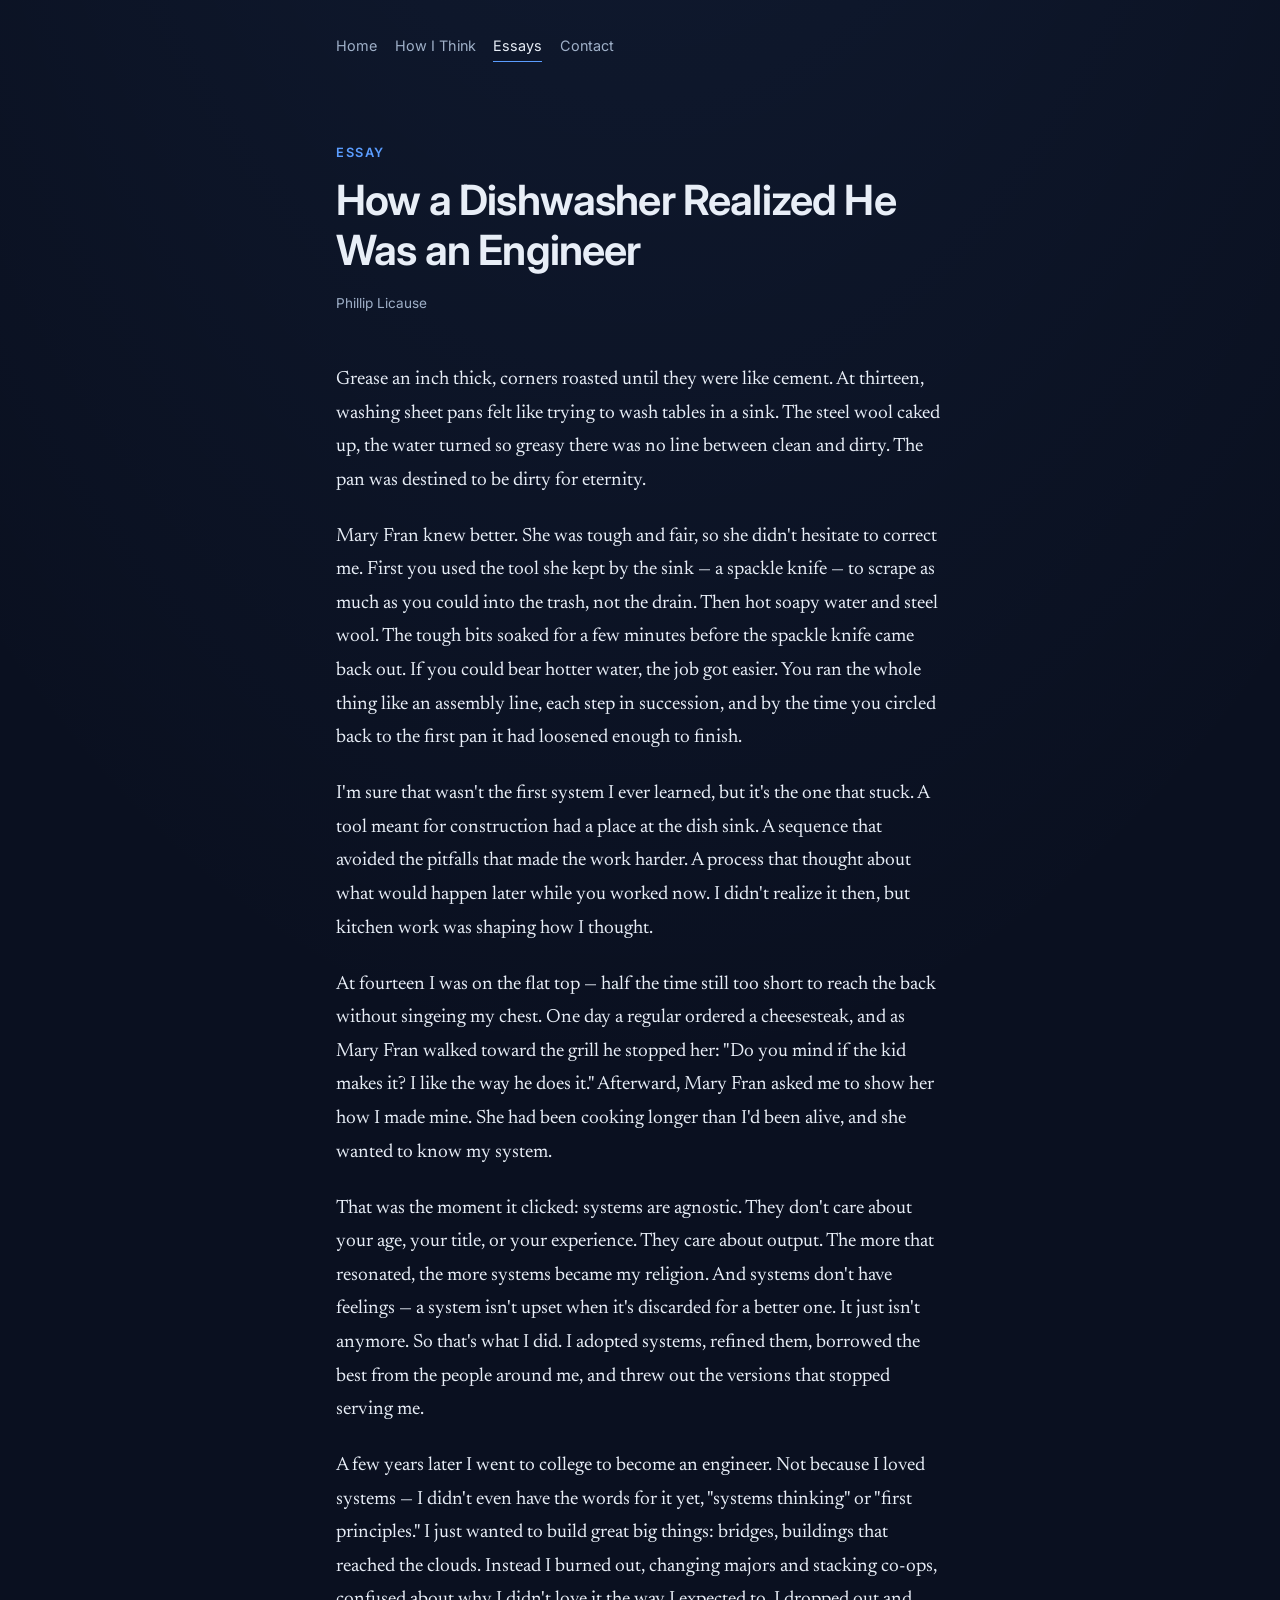
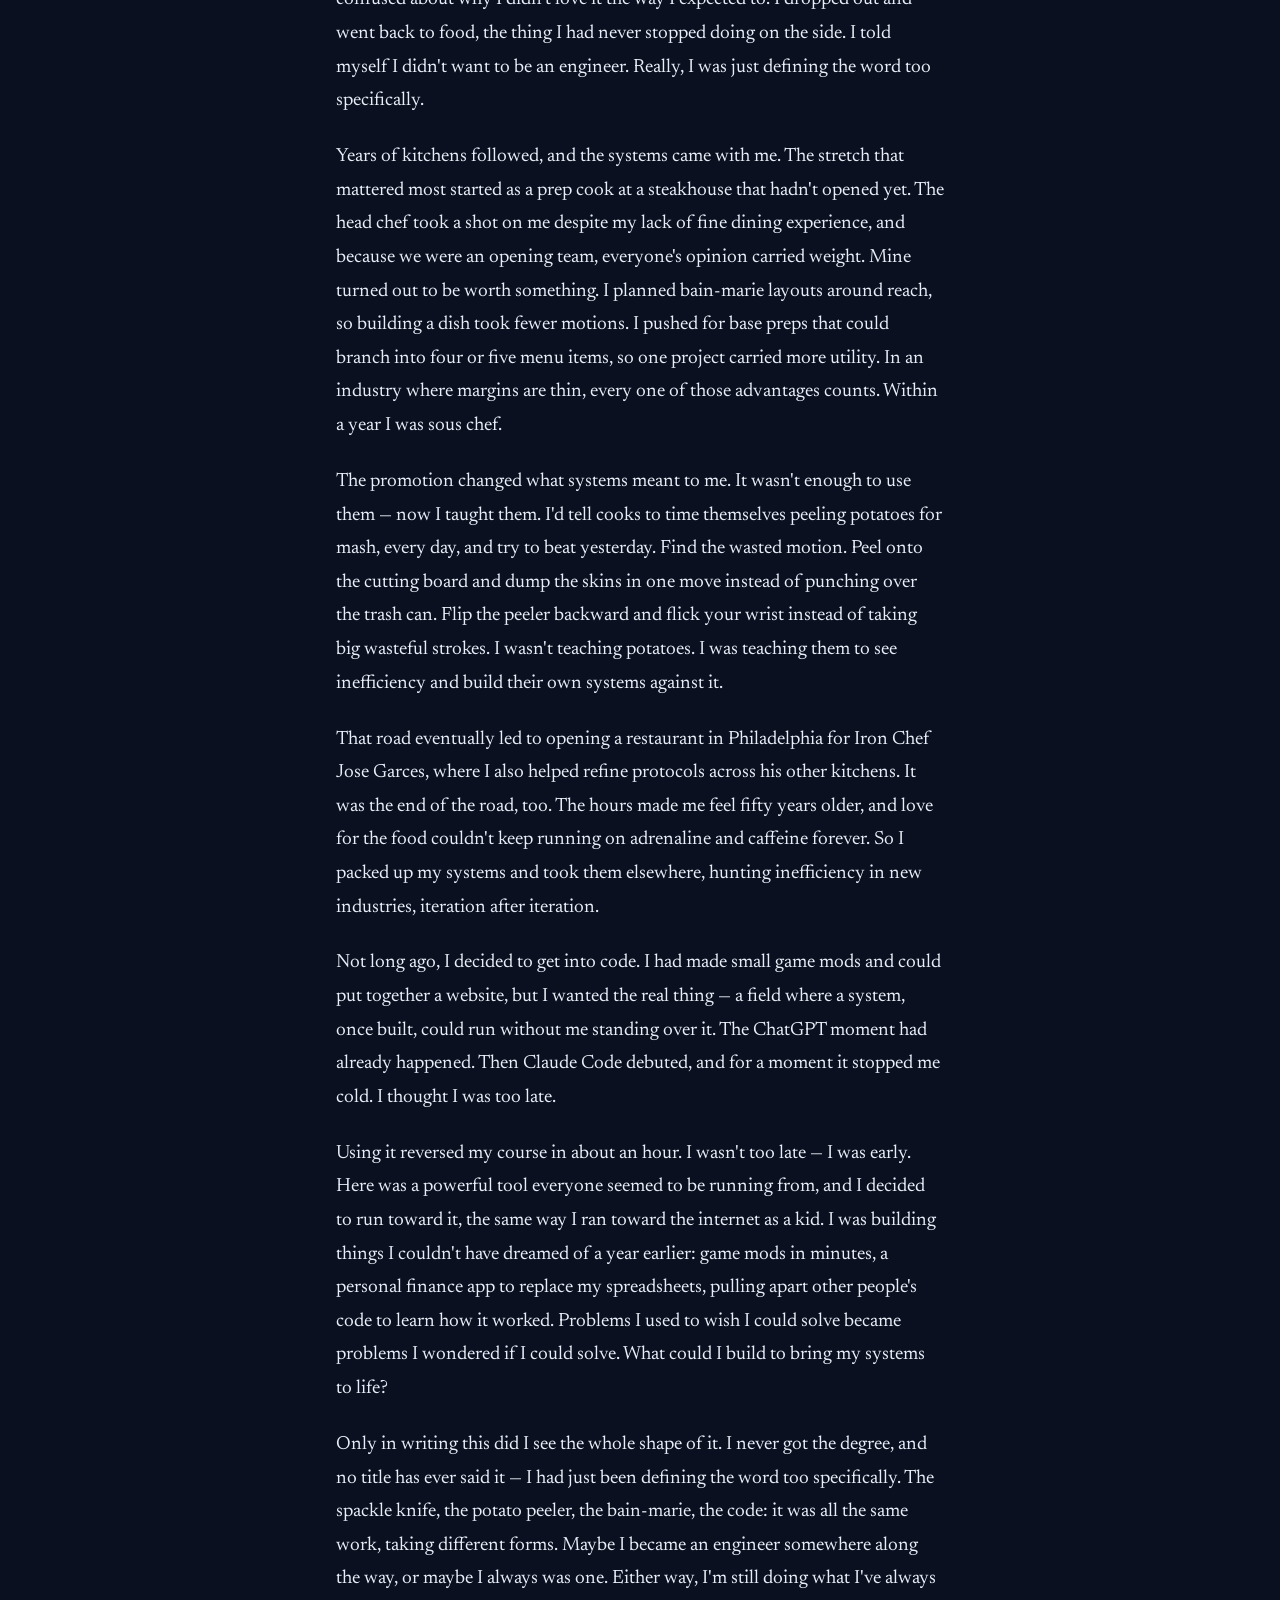
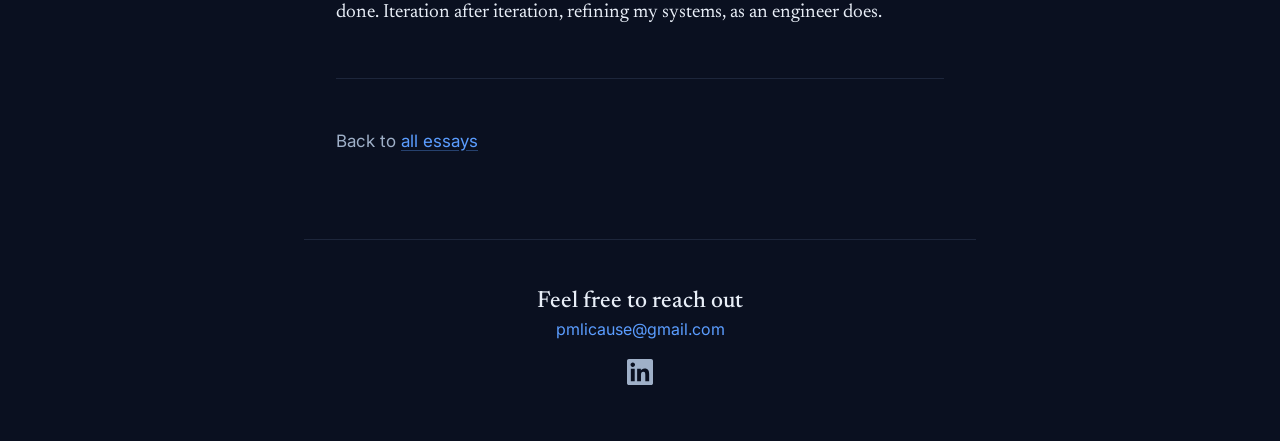
==== essays/dishwasher-engineer.html @ 51083b5a "First Version of Personal Site" ====
<!DOCTYPE html>
<html lang="en">
<head>
  <meta charset="UTF-8">
  <meta name="viewport" content="width=device-width, initial-scale=1.0">
  <title>How a Dishwasher Realized He Was an Engineer — Phillip Licause</title>
  <meta name="description" content="The spackle knife, the potato peeler, the bain-marie, the code: it was all the same work, taking different forms.">
  <meta property="og:type" content="article">
  <meta property="og:title" content="How a Dishwasher Realized He Was an Engineer">
  <meta property="og:description" content="The spackle knife, the potato peeler, the bain-marie, the code: it was all the same work, taking different forms.">
  <meta property="og:url" content="https://www.philliplicause.com/essays/dishwasher-engineer.html">
  <link rel="icon" href="data:image/svg+xml,%3Csvg xmlns='http://www.w3.org/2000/svg' viewBox='0 0 100 100'%3E%3Crect width='100' height='100' rx='22' fill='%230f1729'/%3E%3Ctext x='50' y='71' font-family='Arial' font-size='62' font-weight='bold' fill='%235b9dff' text-anchor='middle'%3EP%3C/text%3E%3C/svg%3E">
  <link rel="preconnect" href="https://fonts.googleapis.com">
  <link rel="preconnect" href="https://fonts.gstatic.com" crossorigin>
  <link href="https://fonts.googleapis.com/css2?family=Inter:wght@400;500;600;650&family=Newsreader:ital,opsz,wght@0,6..72,400;0,6..72,500;1,6..72,400&display=swap" rel="stylesheet">
  <link rel="stylesheet" href="../css/style.css">
</head>
<body>

  <header class="site-header">
    <nav>
      <div class="nav-links">
        <a href="../index.html">Home</a>
        <a href="../how-i-think.html">How I Think</a>
        <a href="index.html" class="active">Essays</a>
        <a href="https://mail.google.com/mail/?view=cm&amp;fs=1&amp;to=pmlicause@gmail.com" target="_blank" rel="noopener">Contact</a>
      </div>
    </nav>
  </header>

  <main>
    <p class="kicker">Essay</p>
    <h1>How a Dishwasher Realized He Was an Engineer</h1>
    <p class="essay-meta">Phillip Licause</p>

    <div class="prose">
      <p>Grease an inch thick, corners roasted until they were like cement. At thirteen, washing sheet pans felt like trying to wash tables in a sink. The steel wool caked up, the water turned so greasy there was no line between clean and dirty. The pan was destined to be dirty for eternity.</p>

      <p>Mary Fran knew better. She was tough and fair, so she didn't hesitate to correct me. First you used the tool she kept by the sink — a spackle knife — to scrape as much as you could into the trash, not the drain. Then hot soapy water and steel wool. The tough bits soaked for a few minutes before the spackle knife came back out. If you could bear hotter water, the job got easier. You ran the whole thing like an assembly line, each step in succession, and by the time you circled back to the first pan it had loosened enough to finish.</p>

      <p>I'm sure that wasn't the first system I ever learned, but it's the one that stuck. A tool meant for construction had a place at the dish sink. A sequence that avoided the pitfalls that made the work harder. A process that thought about what would happen later while you worked now. I didn't realize it then, but kitchen work was shaping how I thought.</p>

      <p>At fourteen I was on the flat top — half the time still too short to reach the back without singeing my chest. One day a regular ordered a cheesesteak, and as Mary Fran walked toward the grill he stopped her: "Do you mind if the kid makes it? I like the way he does it." Afterward, Mary Fran asked me to show her how I made mine. She had been cooking longer than I'd been alive, and she wanted to know my system.</p>

      <p>That was the moment it clicked: systems are agnostic. They don't care about your age, your title, or your experience. They care about output. The more that resonated, the more systems became my religion. And systems don't have feelings — a system isn't upset when it's discarded for a better one. It just isn't anymore. So that's what I did. I adopted systems, refined them, borrowed the best from the people around me, and threw out the versions that stopped serving me.</p>

      <p>A few years later I went to college to become an engineer. Not because I loved systems — I didn't even have the words for it yet, "systems thinking" or "first principles." I just wanted to build great big things: bridges, buildings that reached the clouds. Instead I burned out, changing majors and stacking co-ops, confused about why I didn't love it the way I expected to. I dropped out and went back to food, the thing I had never stopped doing on the side. I told myself I didn't want to be an engineer. Really, I was just defining the word too specifically.</p>

      <p>Years of kitchens followed, and the systems came with me. The stretch that mattered most started as a prep cook at a steakhouse that hadn't opened yet. The head chef took a shot on me despite my lack of fine dining experience, and because we were an opening team, everyone's opinion carried weight. Mine turned out to be worth something. I planned bain-marie layouts around reach, so building a dish took fewer motions. I pushed for base preps that could branch into four or five menu items, so one project carried more utility. In an industry where margins are thin, every one of those advantages counts. Within a year I was sous chef.</p>

      <p>The promotion changed what systems meant to me. It wasn't enough to use them — now I taught them. I'd tell cooks to time themselves peeling potatoes for mash, every day, and try to beat yesterday. Find the wasted motion. Peel onto the cutting board and dump the skins in one move instead of punching over the trash can. Flip the peeler backward and flick your wrist instead of taking big wasteful strokes. I wasn't teaching potatoes. I was teaching them to see inefficiency and build their own systems against it.</p>

      <p>That road eventually led to opening a restaurant in Philadelphia for Iron Chef Jose Garces, where I also helped refine protocols across his other kitchens. It was the end of the road, too. The hours made me feel fifty years older, and love for the food couldn't keep running on adrenaline and caffeine forever. So I packed up my systems and took them elsewhere, hunting inefficiency in new industries, iteration after iteration.</p>

      <p>Not long ago, I decided to get into code. I had made small game mods and could put together a website, but I wanted the real thing — a field where a system, once built, could run without me standing over it. The ChatGPT moment had already happened. Then Claude Code debuted, and for a moment it stopped me cold. I thought I was too late.</p>

      <p>Using it reversed my course in about an hour. I wasn't too late — I was early. Here was a powerful tool everyone seemed to be running from, and I decided to run toward it, the same way I ran toward the internet as a kid. I was building things I couldn't have dreamed of a year earlier: game mods in minutes, a personal finance app to replace my spreadsheets, pulling apart other people's code to learn how it worked. Problems I used to wish I could solve became problems I wondered if I could solve. What could I build to bring my systems to life?</p>

      <p>Only in writing this did I see the whole shape of it. I never got the degree, and no title has ever said it — I had just been defining the word too specifically. The spackle knife, the potato peeler, the bain-marie, the code: it was all the same work, taking different forms. Maybe I became an engineer somewhere along the way, or maybe I always was one. Either way, I'm still doing what I've always done. Iteration after iteration, refining my systems, as an engineer does.</p>
    </div>

    <hr>
    <p class="muted">Back to <a href="index.html">all essays</a></p>
  </main>

  <footer class="site-footer">
    <p class="footer-heading">Feel free to reach out</p>
    <a class="footer-email" href="https://mail.google.com/mail/?view=cm&amp;fs=1&amp;to=pmlicause@gmail.com" target="_blank" rel="noopener">pmlicause@gmail.com</a>
    <div class="footer-social">
      <a href="https://www.linkedin.com/in/phillip-licause/" target="_blank" rel="noopener" aria-label="LinkedIn">
        <svg xmlns="http://www.w3.org/2000/svg" viewBox="0 0 24 24" fill="currentColor" role="img"><path d="M20.447 20.452h-3.554v-5.569c0-1.328-.027-3.037-1.852-3.037-1.853 0-2.136 1.445-2.136 2.939v5.667H9.351V9h3.414v1.561h.046c.477-.9 1.637-1.85 3.37-1.85 3.601 0 4.267 2.37 4.267 5.455v6.286zM5.337 7.433c-1.144 0-2.063-.926-2.063-2.065 0-1.138.92-2.063 2.063-2.063 1.14 0 2.064.925 2.064 2.063 0 1.139-.925 2.065-2.064 2.065zm1.782 13.019H3.555V9h3.564v11.452zM22.225 0H1.771C.792 0 0 .774 0 1.729v20.542C0 23.227.792 24 1.771 24h20.451C23.2 24 24 23.227 24 22.271V1.729C24 .774 23.2 0 22.225 0z"/></svg>
      </a>
    </div>
  </footer>

</body>
</html>
---- css/style.css ----
/* ============================================
   PhillipLicause.com — design system
   Sleek, modern, dark. Blues and whites.
   The writing is the product.
   ============================================ */

:root {
  /* Color */
  --bg: #0a1020;            /* deep blue-black */
  --line: rgba(140, 170, 220, 0.14);
  --text: #e8eef7;          /* primary reading white */
  --text-soft: #9fb0c8;     /* secondary / muted slate */
  --accent: #5b9dff;        /* primary blue */
  --accent-soft: #8fbcff;   /* hover / highlights */

  /* Type */
  --font-ui: "Inter", -apple-system, "Segoe UI", system-ui, sans-serif;
  --font-serif: "Newsreader", Georgia, "Times New Roman", serif;

  /* Layout */
  --measure: 42rem;         /* reading column */
  --space: clamp(1.25rem, 4vw, 2rem);
}

* { box-sizing: border-box; }

html { scroll-behavior: smooth; }

body {
  margin: 0;
  background: var(--bg);
  background-image: radial-gradient(
    ellipse 80% 50% at 50% -20%,
    rgba(91, 157, 255, 0.09),
    transparent
  );
  color: var(--text);
  font-family: var(--font-ui);
  font-size: 1.0625rem;
  line-height: 1.7;
  -webkit-font-smoothing: antialiased;
}

/* ---------- Header / nav ---------- */

.site-header {
  max-width: var(--measure);
  margin: 0 auto;
  padding: 2rem var(--space) 0;
}

.nav-links {
  display: flex;
  flex-wrap: wrap;
  gap: 0.25rem 1.1rem;
  font-size: 0.9rem;
}

.nav-links a {
  color: var(--text-soft);
  text-decoration: none;
  padding: 0.15rem 0;
  border-bottom: 1px solid transparent;
  transition: color 120ms ease;
}

.nav-links a:hover { color: var(--text); }

.nav-links a.active {
  color: var(--text);
  border-bottom-color: var(--accent);
}

/* ---------- Main column ---------- */

main {
  max-width: var(--measure);
  margin: 0 auto;
  padding: clamp(3rem, 8vw, 5rem) var(--space) 4rem;
}

/* Wider container for the homepage hero: gives the statement
   and photo room to sit side by side comfortably */
main.wide { max-width: 56rem; }

/* ---------- Typography ---------- */

h1, h2 {
  font-family: var(--font-ui);
  letter-spacing: -0.02em;
  line-height: 1.2;
  color: var(--text);
}

h1 {
  font-size: clamp(1.9rem, 5vw, 2.6rem);
  font-weight: 650;
  margin: 0 0 1rem;
}

h2 {
  font-size: 1.3rem;
  font-weight: 600;
  margin: 2.75rem 0 0.75rem;
}

p { margin: 0 0 1.25rem; }

a {
  color: var(--accent);
  text-decoration: underline;
  text-decoration-color: rgba(91, 157, 255, 0.35);
  text-underline-offset: 3px;
  transition: color 120ms ease;
}

a:hover {
  color: var(--accent-soft);
  text-decoration-color: var(--accent-soft);
}

.kicker {
  font-size: 0.8rem;
  font-weight: 600;
  letter-spacing: 0.12em;
  text-transform: uppercase;
  color: var(--accent);
  margin: 0 0 0.75rem;
}

.lede {
  font-size: 1.2rem;
  line-height: 1.65;
  color: var(--text-soft);
}

.muted { color: var(--text-soft); }

hr {
  border: none;
  border-top: 1px solid var(--line);
  margin: 3rem 0;
}

blockquote {
  margin: 2.5rem 0;
  padding: 0 0 0 1.5rem;
  border-left: 2px solid var(--accent);
  font-family: var(--font-serif);
  font-size: 1.35rem;
  line-height: 1.5;
  font-style: italic;
  color: var(--text);
}

blockquote p { margin: 0; }

/* ---------- Homepage hero ---------- */

.hero {
  display: flex;
  align-items: center;
  gap: 3rem;
}

.hero .landing { flex: 1; }

/* Landing statement: one continuous headline, single size */
.landing {
  font-size: clamp(1.25rem, 3vw, 1.55rem);
  font-weight: 650;
  line-height: 1.5;
  letter-spacing: -0.015em;
  margin: 0;
}

/* Headshot: monochrome portrait with a solid offset shadow box */
.headshot {
  display: block;
  width: 170px;
  height: auto;
  flex-shrink: 0;
  border-radius: 4px;
  filter: grayscale(100%);
  box-shadow: 14px 14px 0 rgba(91, 157, 255, 0.65);
}

/* Stack the hero on small screens: photo above the statement */
@media (max-width: 700px) {
  .hero {
    flex-direction: column-reverse;
    align-items: flex-start;
  }
}

/* ---------- Essays ---------- */

.prose {
  font-family: var(--font-serif);
  font-size: 1.2rem;
  line-height: 1.75;
}

.prose p { margin: 0 0 1.4rem; }

.prose h2 {
  font-family: var(--font-ui);
  margin-top: 3rem;
}

.essay-meta {
  font-size: 0.85rem;
  color: var(--text-soft);
  margin: 0 0 3rem;
}

.item-list {
  list-style: none;
  margin: 2rem 0 0;
  padding: 0;
}

.item-list li {
  padding: 1.5rem 0;
  border-top: 1px solid var(--line);
}

.item-list li:last-child { border-bottom: 1px solid var(--line); }

.item-list h2 {
  margin: 0 0 0.35rem;
  font-size: 1.15rem;
}

.item-list h2 a {
  color: var(--text);
  text-decoration: none;
}

.item-list h2 a:hover { color: var(--accent-soft); }

.item-list p {
  margin: 0;
  color: var(--text-soft);
  font-size: 0.98rem;
}

/* Essay hook excerpt: the opening lines of the essay itself,
   fading out toward the end to pull the reader in */
.essay-excerpt {
  -webkit-mask-image: linear-gradient(to bottom, #000 35%, transparent 100%);
  mask-image: linear-gradient(to bottom, #000 35%, transparent 100%);
}

.essays-note { margin-top: 2rem; }

/* ---------- Buttons ---------- */

.cta-row {
  display: flex;
  flex-wrap: wrap;
  gap: 0.75rem;
  margin-top: 2.5rem;
}

.btn {
  display: inline-block;
  padding: 0.6rem 1.2rem;
  border-radius: 8px;
  font-size: 0.95rem;
  font-weight: 550;
  text-decoration: none;
  transition: all 140ms ease;
}

.btn-primary {
  background: var(--accent);
  color: #08101f;
}

.btn-primary:hover {
  background: var(--accent-soft);
  color: #08101f;
}

/* ---------- Footer ---------- */

.site-footer {
  max-width: var(--measure);
  margin: 0 auto;
  padding: 3rem var(--space) 3.5rem;
  border-top: 1px solid var(--line);
  display: flex;
  flex-direction: column;
  align-items: center;
  text-align: center;
}

.footer-heading {
  font-family: var(--font-serif);
  font-size: 1.45rem;
  font-weight: 500;
  line-height: 1.2;
  color: var(--text);
  margin: 0;
}

.footer-email {
  color: var(--accent);
  text-decoration: none;
  font-size: 1rem;
}

.footer-email:hover {
  color: var(--accent-soft);
  text-decoration: underline;
  text-underline-offset: 3px;
}

.footer-social {
  display: flex;
  gap: 1.5rem;
  margin-top: 1rem;
}

.footer-social a {
  color: var(--text-soft);
  transition: color 120ms ease;
}

.footer-social a:hover { color: var(--accent-soft); }

.footer-social svg {
  width: 26px;
  height: 26px;
  display: block;
}
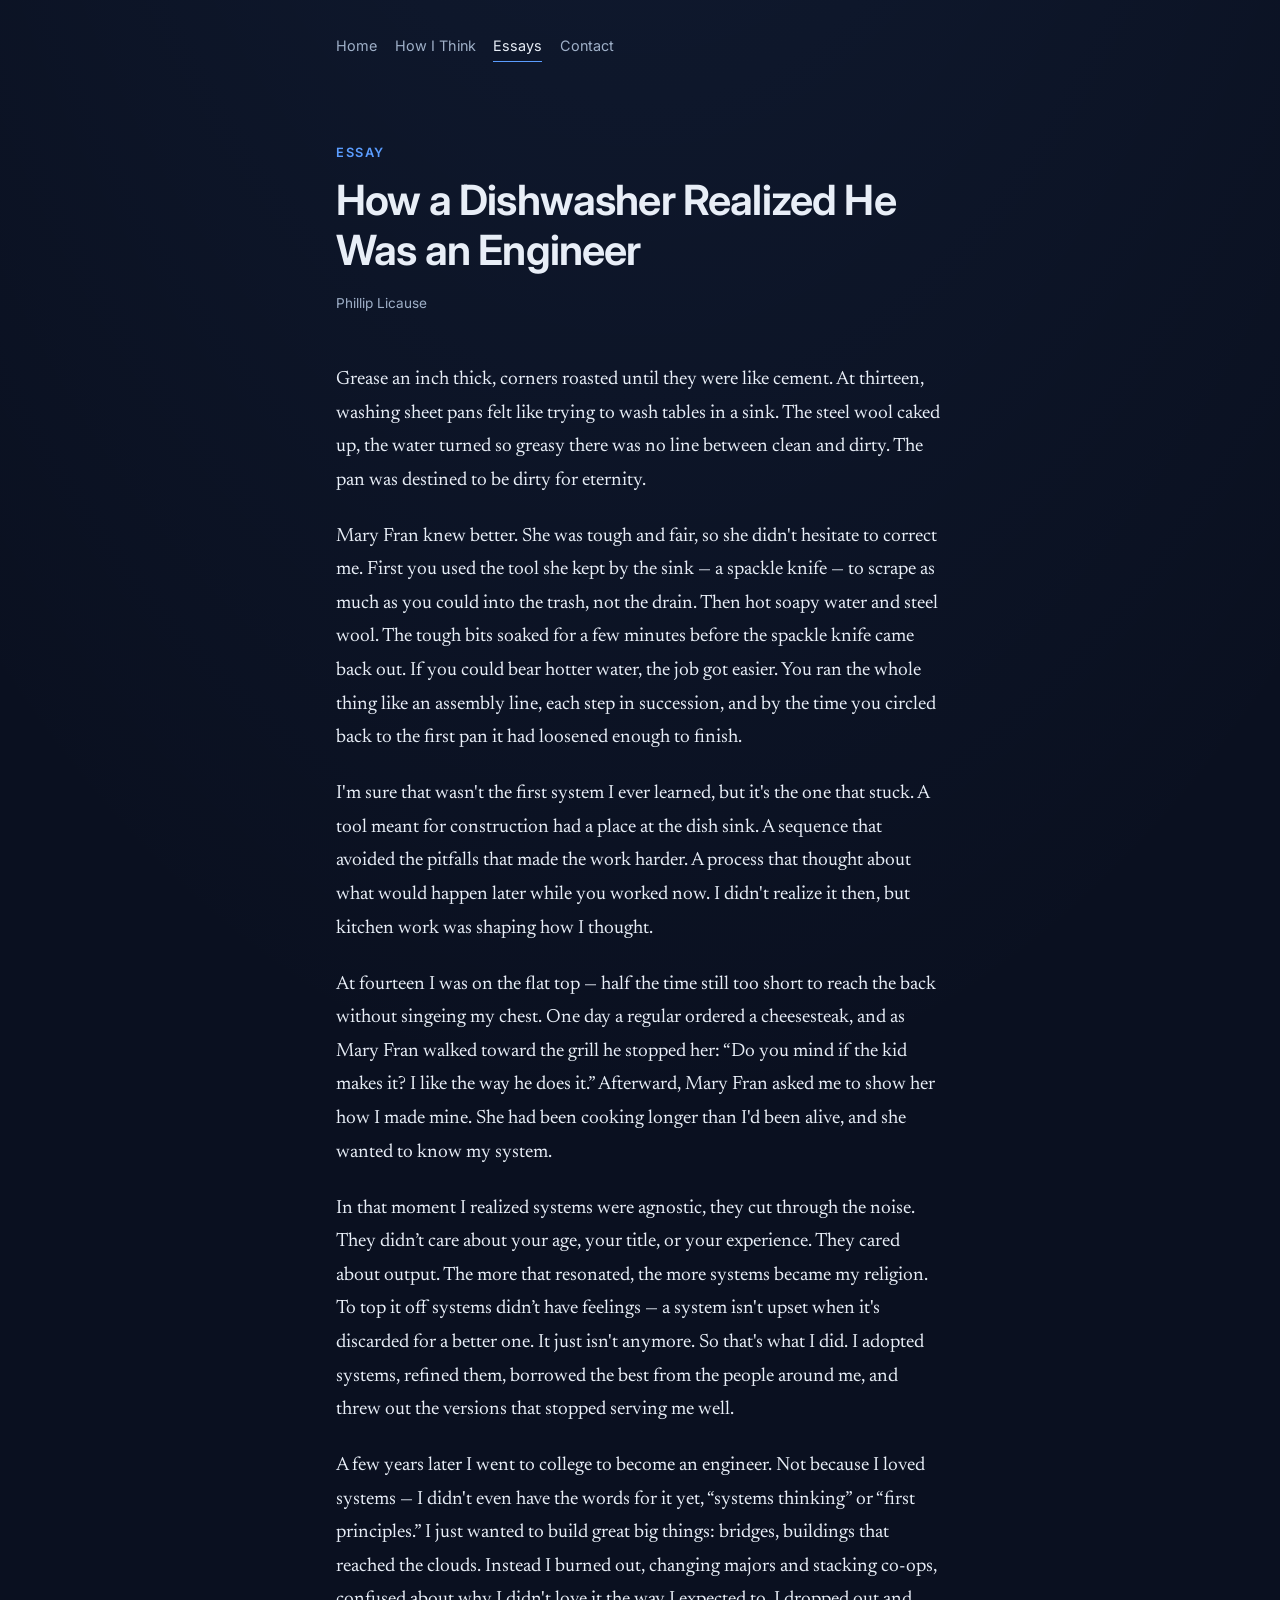
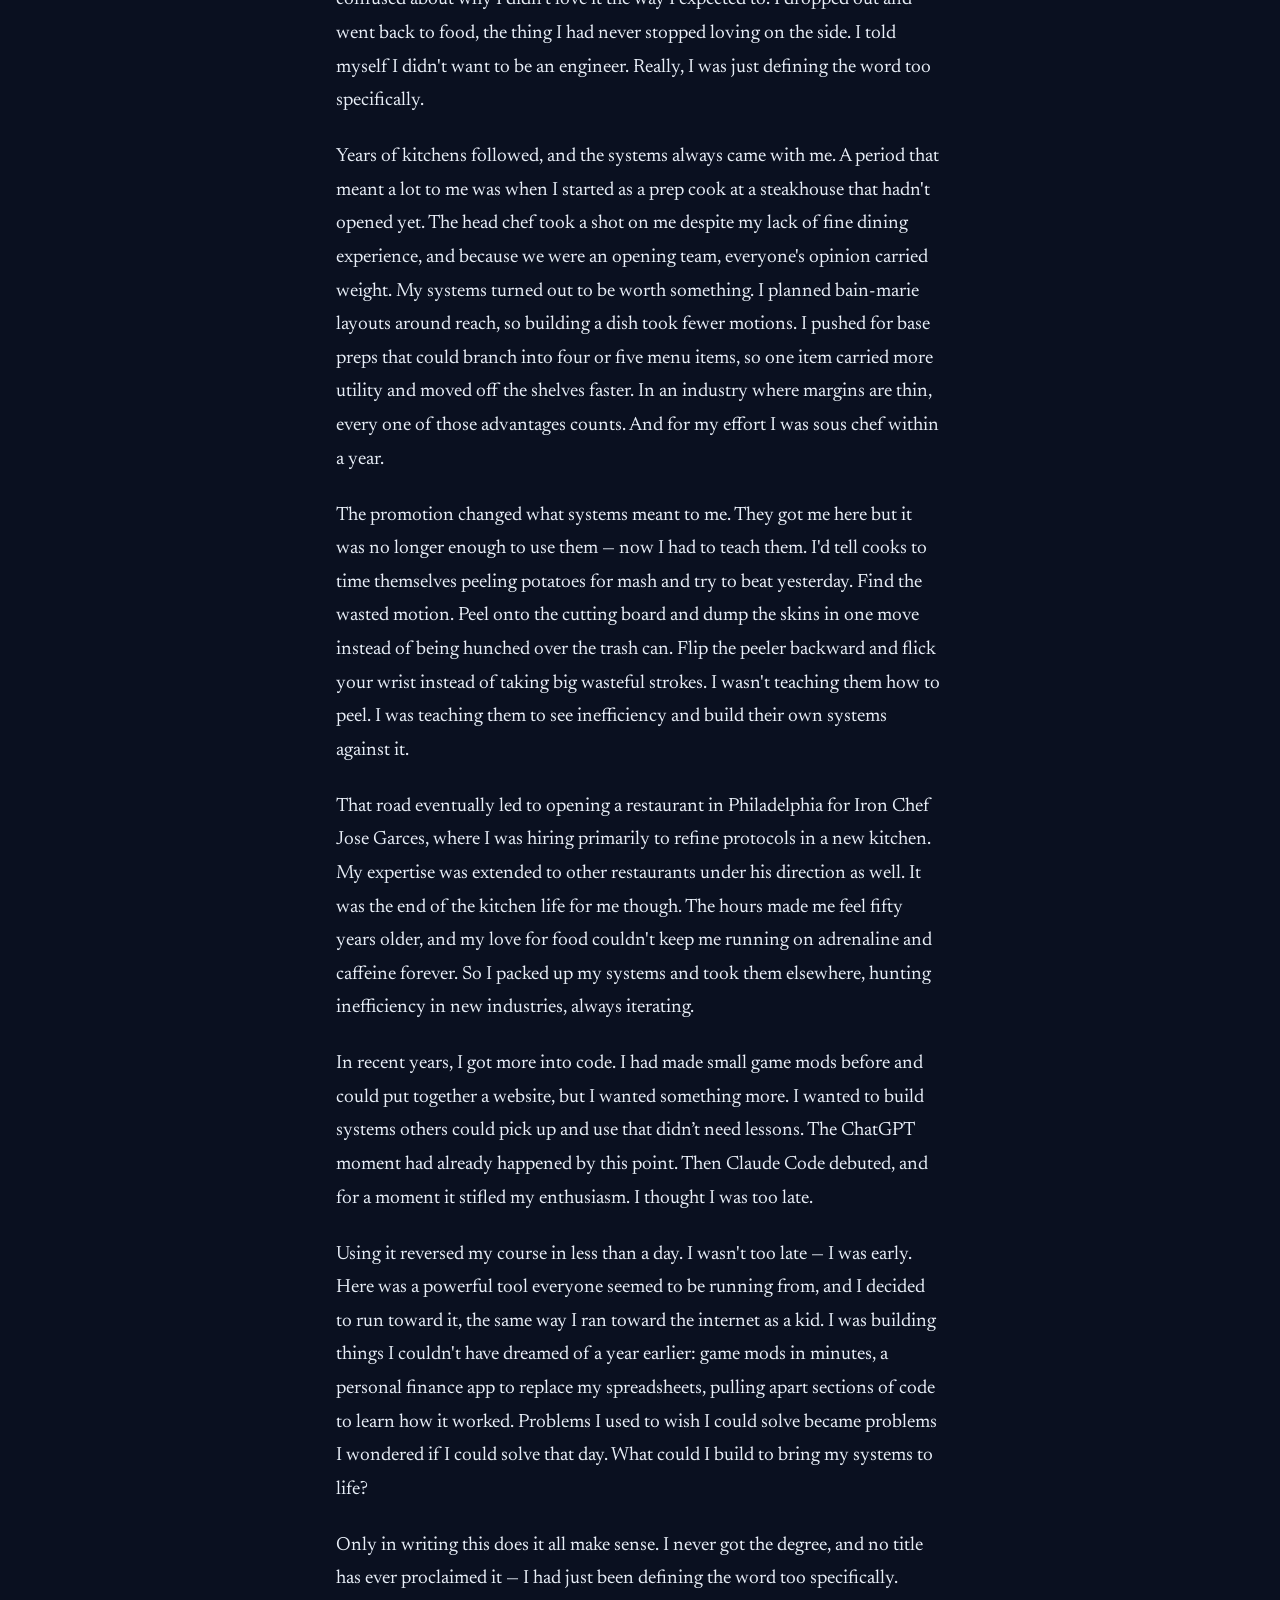
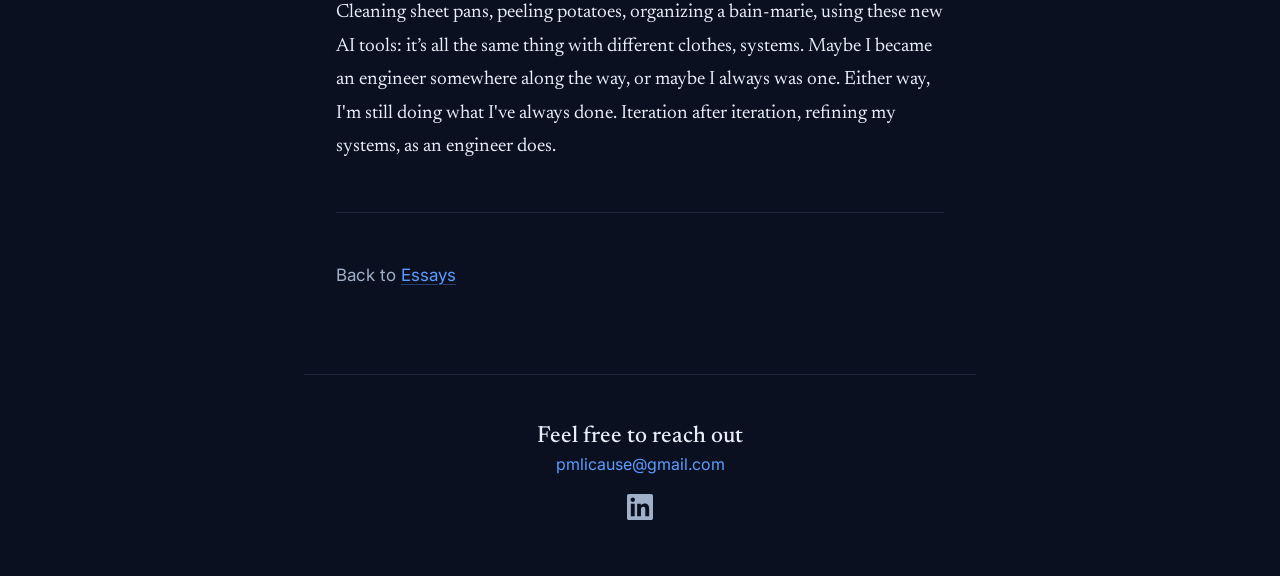
==== commit cc7bd34a: "Revise dishwasher essay with Phil's updated draft Updates essay text, meta/OG descriptions to the ne" ====
--- a/essays/dishwasher-engineer.html
+++ b/essays/dishwasher-engineer.html
@@ -4,10 +4,10 @@
   <meta charset="UTF-8">
   <meta name="viewport" content="width=device-width, initial-scale=1.0">
   <title>How a Dishwasher Realized He Was an Engineer — Phillip Licause</title>
-  <meta name="description" content="The spackle knife, the potato peeler, the bain-marie, the code: it was all the same work, taking different forms.">
+  <meta name="description" content="Cleaning sheet pans, peeling potatoes, organizing a bain-marie, using these new AI tools: it's all the same thing with different clothes, systems.">
   <meta property="og:type" content="article">
   <meta property="og:title" content="How a Dishwasher Realized He Was an Engineer">
-  <meta property="og:description" content="The spackle knife, the potato peeler, the bain-marie, the code: it was all the same work, taking different forms.">
+  <meta property="og:description" content="Cleaning sheet pans, peeling potatoes, organizing a bain-marie, using these new AI tools: it's all the same thing with different clothes, systems.">
   <meta property="og:url" content="https://www.philliplicause.com/essays/dishwasher-engineer.html">
   <link rel="icon" href="data:image/svg+xml,%3Csvg xmlns='http://www.w3.org/2000/svg' viewBox='0 0 100 100'%3E%3Crect width='100' height='100' rx='22' fill='%230f1729'/%3E%3Ctext x='50' y='71' font-family='Arial' font-size='62' font-weight='bold' fill='%235b9dff' text-anchor='middle'%3EP%3C/text%3E%3C/svg%3E">
   <link rel="preconnect" href="https://fonts.googleapis.com">
@@ -40,27 +40,27 @@
 
       <p>I'm sure that wasn't the first system I ever learned, but it's the one that stuck. A tool meant for construction had a place at the dish sink. A sequence that avoided the pitfalls that made the work harder. A process that thought about what would happen later while you worked now. I didn't realize it then, but kitchen work was shaping how I thought.</p>
 
-      <p>At fourteen I was on the flat top — half the time still too short to reach the back without singeing my chest. One day a regular ordered a cheesesteak, and as Mary Fran walked toward the grill he stopped her: "Do you mind if the kid makes it? I like the way he does it." Afterward, Mary Fran asked me to show her how I made mine. She had been cooking longer than I'd been alive, and she wanted to know my system.</p>
+      <p>At fourteen I was on the flat top — half the time still too short to reach the back without singeing my chest. One day a regular ordered a cheesesteak, and as Mary Fran walked toward the grill he stopped her: “Do you mind if the kid makes it? I like the way he does it.” Afterward, Mary Fran asked me to show her how I made mine. She had been cooking longer than I'd been alive, and she wanted to know my system.</p>
 
-      <p>That was the moment it clicked: systems are agnostic. They don't care about your age, your title, or your experience. They care about output. The more that resonated, the more systems became my religion. And systems don't have feelings — a system isn't upset when it's discarded for a better one. It just isn't anymore. So that's what I did. I adopted systems, refined them, borrowed the best from the people around me, and threw out the versions that stopped serving me.</p>
+      <p>In that moment I realized systems were agnostic, they cut through the noise. They didn’t care about your age, your title, or your experience. They cared about output. The more that resonated, the more systems became my religion. To top it off systems didn’t have feelings — a system isn't upset when it's discarded for a better one. It just isn't anymore. So that's what I did. I adopted systems, refined them, borrowed the best from the people around me, and threw out the versions that stopped serving me well.</p>
 
-      <p>A few years later I went to college to become an engineer. Not because I loved systems — I didn't even have the words for it yet, "systems thinking" or "first principles." I just wanted to build great big things: bridges, buildings that reached the clouds. Instead I burned out, changing majors and stacking co-ops, confused about why I didn't love it the way I expected to. I dropped out and went back to food, the thing I had never stopped doing on the side. I told myself I didn't want to be an engineer. Really, I was just defining the word too specifically.</p>
+      <p>A few years later I went to college to become an engineer. Not because I loved systems — I didn't even have the words for it yet, “systems thinking” or “first principles.” I just wanted to build great big things: bridges, buildings that reached the clouds. Instead I burned out, changing majors and stacking co-ops, confused about why I didn't love it the way I expected to. I dropped out and went back to food, the thing I had never stopped loving on the side. I told myself I didn't want to be an engineer. Really, I was just defining the word too specifically.</p>
 
-      <p>Years of kitchens followed, and the systems came with me. The stretch that mattered most started as a prep cook at a steakhouse that hadn't opened yet. The head chef took a shot on me despite my lack of fine dining experience, and because we were an opening team, everyone's opinion carried weight. Mine turned out to be worth something. I planned bain-marie layouts around reach, so building a dish took fewer motions. I pushed for base preps that could branch into four or five menu items, so one project carried more utility. In an industry where margins are thin, every one of those advantages counts. Within a year I was sous chef.</p>
+      <p>Years of kitchens followed, and the systems always came with me. A period that meant a lot to me was when I started as a prep cook at a steakhouse that hadn't opened yet. The head chef took a shot on me despite my lack of fine dining experience, and because we were an opening team, everyone's opinion carried weight. My systems turned out to be worth something. I planned bain-marie layouts around reach, so building a dish took fewer motions. I pushed for base preps that could branch into four or five menu items, so one item carried more utility and moved off the shelves faster. In an industry where margins are thin, every one of those advantages counts. And for my effort I was sous chef within a year.</p>
 
-      <p>The promotion changed what systems meant to me. It wasn't enough to use them — now I taught them. I'd tell cooks to time themselves peeling potatoes for mash, every day, and try to beat yesterday. Find the wasted motion. Peel onto the cutting board and dump the skins in one move instead of punching over the trash can. Flip the peeler backward and flick your wrist instead of taking big wasteful strokes. I wasn't teaching potatoes. I was teaching them to see inefficiency and build their own systems against it.</p>
+      <p>The promotion changed what systems meant to me. They got me here but it was no longer enough to use them — now I had to teach them. I'd tell cooks to time themselves peeling potatoes for mash and try to beat yesterday. Find the wasted motion. Peel onto the cutting board and dump the skins in one move instead of being hunched over the trash can. Flip the peeler backward and flick your wrist instead of taking big wasteful strokes. I wasn't teaching them how to peel. I was teaching them to see inefficiency and build their own systems against it.</p>
 
-      <p>That road eventually led to opening a restaurant in Philadelphia for Iron Chef Jose Garces, where I also helped refine protocols across his other kitchens. It was the end of the road, too. The hours made me feel fifty years older, and love for the food couldn't keep running on adrenaline and caffeine forever. So I packed up my systems and took them elsewhere, hunting inefficiency in new industries, iteration after iteration.</p>
+      <p>That road eventually led to opening a restaurant in Philadelphia for Iron Chef Jose Garces, where I was hiring primarily to refine protocols in a new kitchen. My expertise was extended to other restaurants under his direction as well. It was the end of the kitchen life for me though. The hours made me feel fifty years older, and my love for food couldn't keep me running on adrenaline and caffeine forever. So I packed up my systems and took them elsewhere, hunting inefficiency in new industries, always iterating.</p>
 
-      <p>Not long ago, I decided to get into code. I had made small game mods and could put together a website, but I wanted the real thing — a field where a system, once built, could run without me standing over it. The ChatGPT moment had already happened. Then Claude Code debuted, and for a moment it stopped me cold. I thought I was too late.</p>
+      <p>In recent years, I got more into code. I had made small game mods before and could put together a website, but I wanted something more. I wanted to build systems others could pick up and use that didn’t need lessons. The ChatGPT moment had already happened by this point. Then Claude Code debuted, and for a moment it stifled my enthusiasm. I thought I was too late.</p>
 
-      <p>Using it reversed my course in about an hour. I wasn't too late — I was early. Here was a powerful tool everyone seemed to be running from, and I decided to run toward it, the same way I ran toward the internet as a kid. I was building things I couldn't have dreamed of a year earlier: game mods in minutes, a personal finance app to replace my spreadsheets, pulling apart other people's code to learn how it worked. Problems I used to wish I could solve became problems I wondered if I could solve. What could I build to bring my systems to life?</p>
+      <p>Using it reversed my course in less than a day. I wasn't too late — I was early. Here was a powerful tool everyone seemed to be running from, and I decided to run toward it, the same way I ran toward the internet as a kid. I was building things I couldn't have dreamed of a year earlier: game mods in minutes, a personal finance app to replace my spreadsheets, pulling apart sections of code to learn how it worked. Problems I used to wish I could solve became problems I wondered if I could solve that day. What could I build to bring my systems to life?</p>
 
-      <p>Only in writing this did I see the whole shape of it. I never got the degree, and no title has ever said it — I had just been defining the word too specifically. The spackle knife, the potato peeler, the bain-marie, the code: it was all the same work, taking different forms. Maybe I became an engineer somewhere along the way, or maybe I always was one. Either way, I'm still doing what I've always done. Iteration after iteration, refining my systems, as an engineer does.</p>
+      <p>Only in writing this does it all make sense. I never got the degree, and no title has ever proclaimed it — I had just been defining the word too specifically. Cleaning sheet pans, peeling potatoes, organizing a bain-marie, using these new AI tools: it’s all the same thing with different clothes, systems. Maybe I became an engineer somewhere along the way, or maybe I always was one. Either way, I'm still doing what I've always done. Iteration after iteration, refining my systems, as an engineer does.</p>
     </div>
 
     <hr>
-    <p class="muted">Back to <a href="index.html">all essays</a></p>
+    <p class="muted">Back to <a href="index.html">Essays</a></p>
   </main>
 
   <footer class="site-footer">
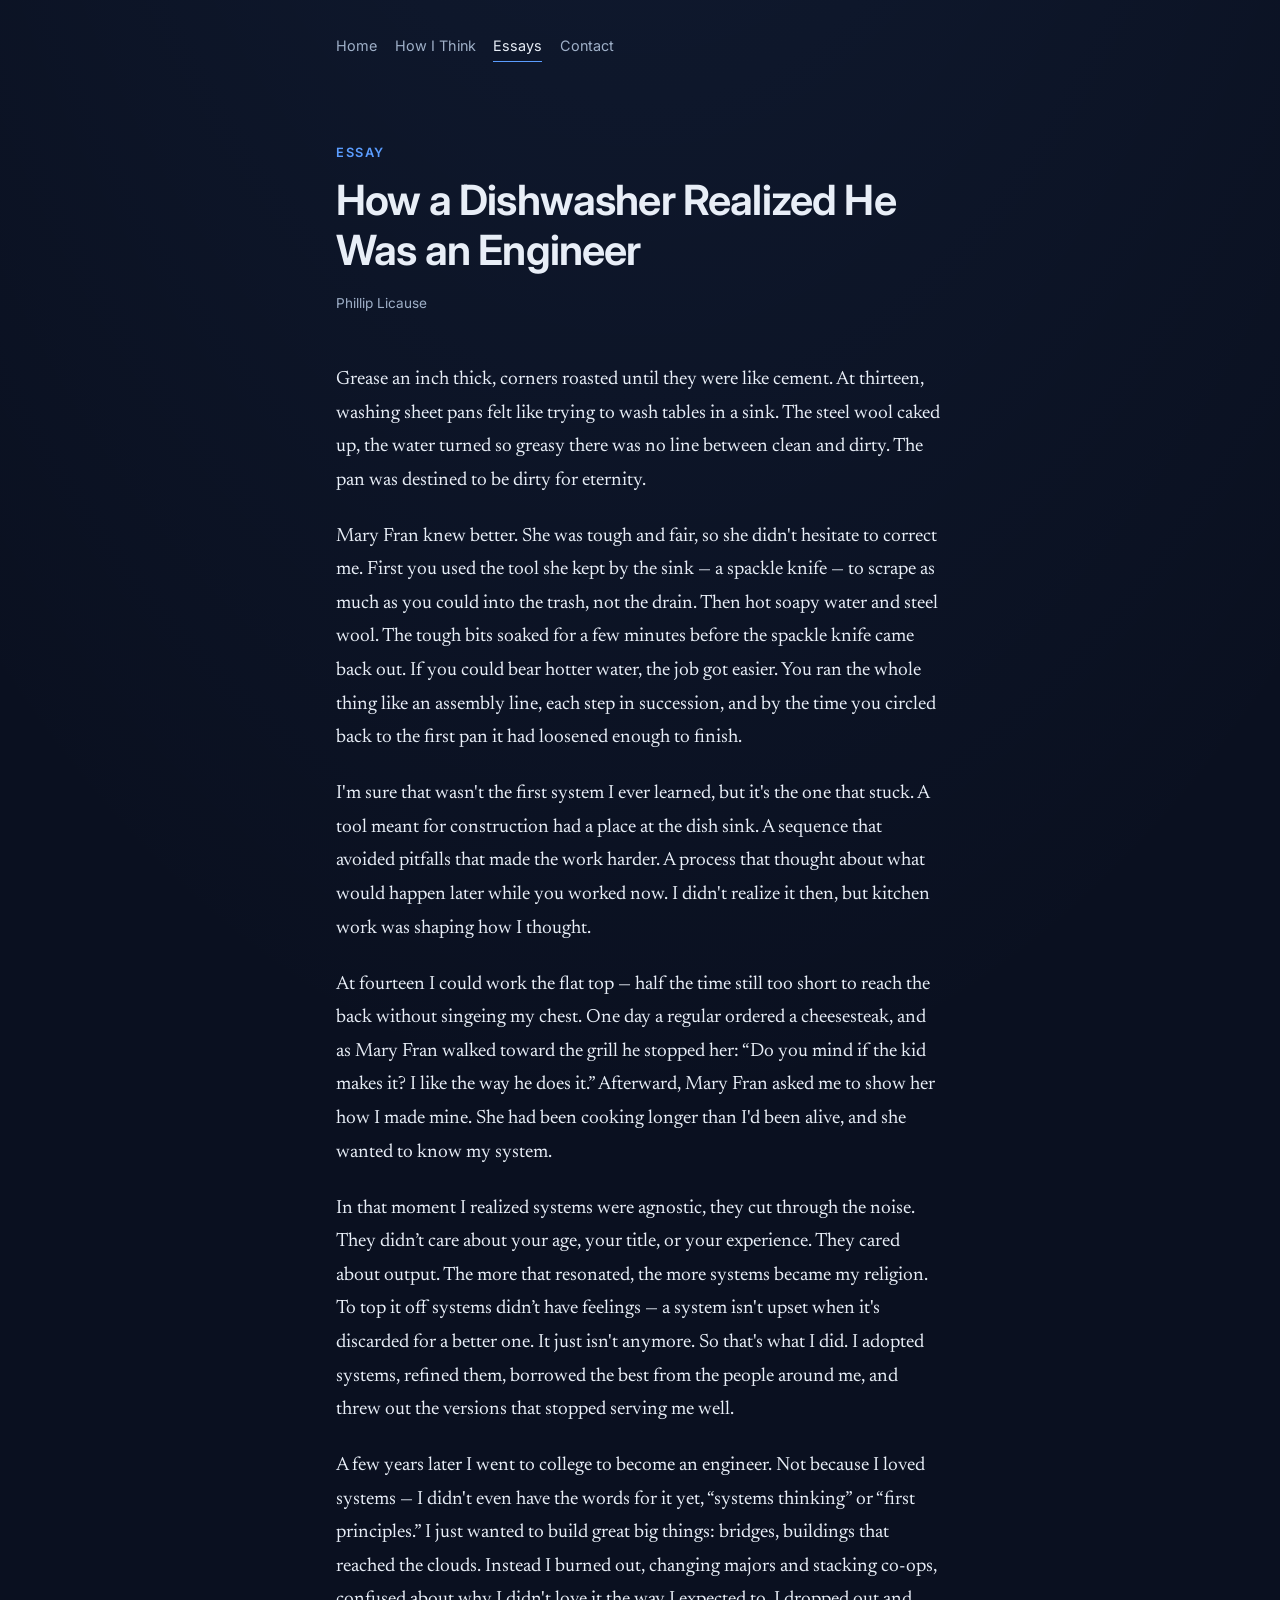
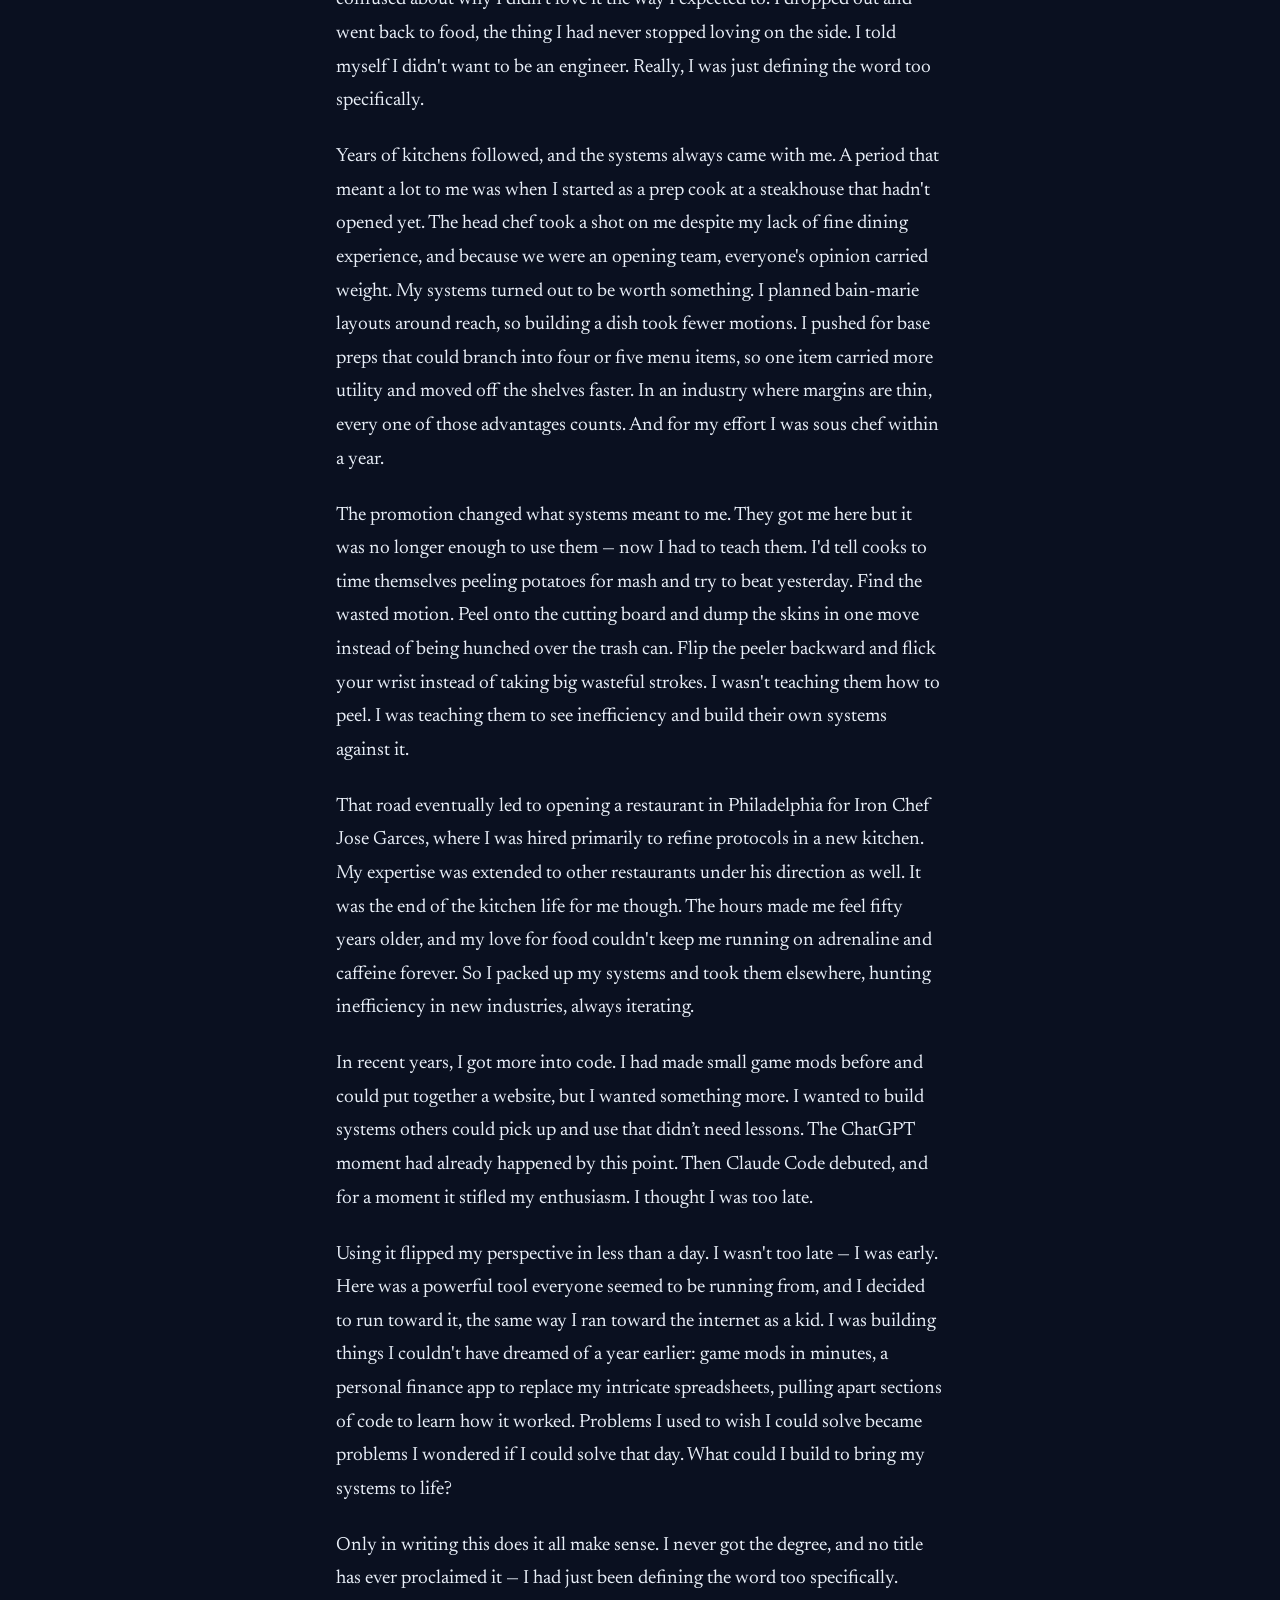
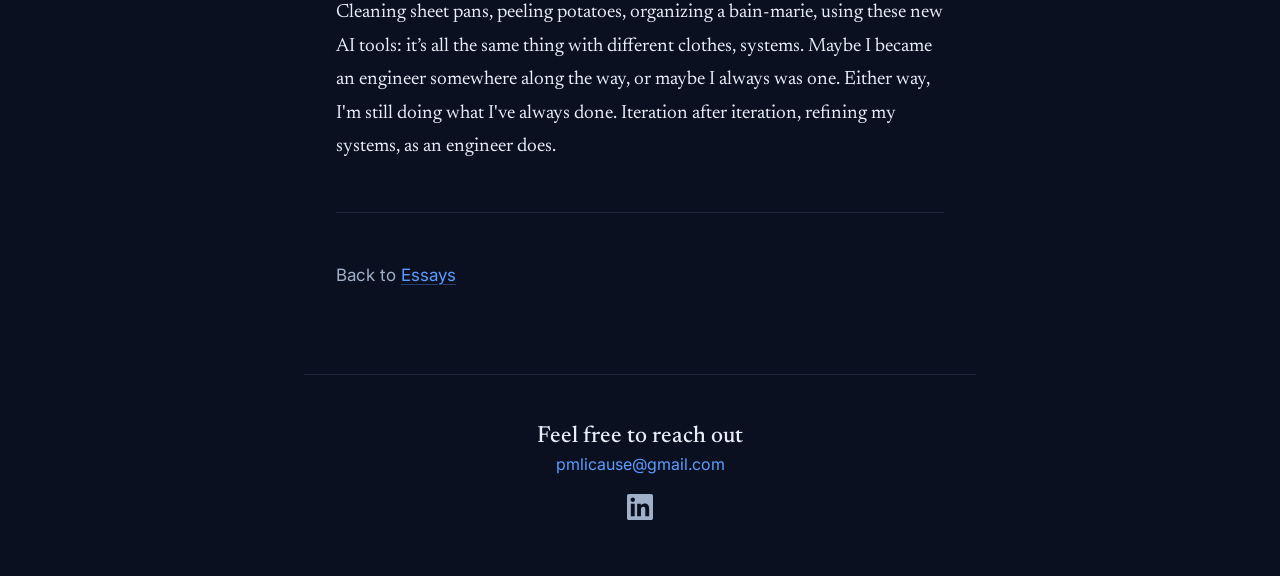
==== commit a66dadd8: "quick essay fixes" ====
--- a/essays/dishwasher-engineer.html
+++ b/essays/dishwasher-engineer.html
@@ -38,9 +38,9 @@
 
       <p>Mary Fran knew better. She was tough and fair, so she didn't hesitate to correct me. First you used the tool she kept by the sink — a spackle knife — to scrape as much as you could into the trash, not the drain. Then hot soapy water and steel wool. The tough bits soaked for a few minutes before the spackle knife came back out. If you could bear hotter water, the job got easier. You ran the whole thing like an assembly line, each step in succession, and by the time you circled back to the first pan it had loosened enough to finish.</p>
 
-      <p>I'm sure that wasn't the first system I ever learned, but it's the one that stuck. A tool meant for construction had a place at the dish sink. A sequence that avoided the pitfalls that made the work harder. A process that thought about what would happen later while you worked now. I didn't realize it then, but kitchen work was shaping how I thought.</p>
+      <p>I'm sure that wasn't the first system I ever learned, but it's the one that stuck. A tool meant for construction had a place at the dish sink. A sequence that avoided pitfalls that made the work harder. A process that thought about what would happen later while you worked now. I didn't realize it then, but kitchen work was shaping how I thought.</p>
 
-      <p>At fourteen I was on the flat top — half the time still too short to reach the back without singeing my chest. One day a regular ordered a cheesesteak, and as Mary Fran walked toward the grill he stopped her: “Do you mind if the kid makes it? I like the way he does it.” Afterward, Mary Fran asked me to show her how I made mine. She had been cooking longer than I'd been alive, and she wanted to know my system.</p>
+      <p>At fourteen I could work the flat top — half the time still too short to reach the back without singeing my chest. One day a regular ordered a cheesesteak, and as Mary Fran walked toward the grill he stopped her: “Do you mind if the kid makes it? I like the way he does it.” Afterward, Mary Fran asked me to show her how I made mine. She had been cooking longer than I'd been alive, and she wanted to know my system.</p>
 
       <p>In that moment I realized systems were agnostic, they cut through the noise. They didn’t care about your age, your title, or your experience. They cared about output. The more that resonated, the more systems became my religion. To top it off systems didn’t have feelings — a system isn't upset when it's discarded for a better one. It just isn't anymore. So that's what I did. I adopted systems, refined them, borrowed the best from the people around me, and threw out the versions that stopped serving me well.</p>
 
@@ -50,11 +50,11 @@
 
       <p>The promotion changed what systems meant to me. They got me here but it was no longer enough to use them — now I had to teach them. I'd tell cooks to time themselves peeling potatoes for mash and try to beat yesterday. Find the wasted motion. Peel onto the cutting board and dump the skins in one move instead of being hunched over the trash can. Flip the peeler backward and flick your wrist instead of taking big wasteful strokes. I wasn't teaching them how to peel. I was teaching them to see inefficiency and build their own systems against it.</p>
 
-      <p>That road eventually led to opening a restaurant in Philadelphia for Iron Chef Jose Garces, where I was hiring primarily to refine protocols in a new kitchen. My expertise was extended to other restaurants under his direction as well. It was the end of the kitchen life for me though. The hours made me feel fifty years older, and my love for food couldn't keep me running on adrenaline and caffeine forever. So I packed up my systems and took them elsewhere, hunting inefficiency in new industries, always iterating.</p>
+      <p>That road eventually led to opening a restaurant in Philadelphia for Iron Chef Jose Garces, where I was hired primarily to refine protocols in a new kitchen. My expertise was extended to other restaurants under his direction as well. It was the end of the kitchen life for me though. The hours made me feel fifty years older, and my love for food couldn't keep me running on adrenaline and caffeine forever. So I packed up my systems and took them elsewhere, hunting inefficiency in new industries, always iterating.</p>
 
       <p>In recent years, I got more into code. I had made small game mods before and could put together a website, but I wanted something more. I wanted to build systems others could pick up and use that didn’t need lessons. The ChatGPT moment had already happened by this point. Then Claude Code debuted, and for a moment it stifled my enthusiasm. I thought I was too late.</p>
 
-      <p>Using it reversed my course in less than a day. I wasn't too late — I was early. Here was a powerful tool everyone seemed to be running from, and I decided to run toward it, the same way I ran toward the internet as a kid. I was building things I couldn't have dreamed of a year earlier: game mods in minutes, a personal finance app to replace my spreadsheets, pulling apart sections of code to learn how it worked. Problems I used to wish I could solve became problems I wondered if I could solve that day. What could I build to bring my systems to life?</p>
+      <p>Using it flipped my perspective in less than a day. I wasn't too late — I was early. Here was a powerful tool everyone seemed to be running from, and I decided to run toward it, the same way I ran toward the internet as a kid. I was building things I couldn't have dreamed of a year earlier: game mods in minutes, a personal finance app to replace my intricate spreadsheets, pulling apart sections of code to learn how it worked. Problems I used to wish I could solve became problems I wondered if I could solve that day. What could I build to bring my systems to life?</p>
 
       <p>Only in writing this does it all make sense. I never got the degree, and no title has ever proclaimed it — I had just been defining the word too specifically. Cleaning sheet pans, peeling potatoes, organizing a bain-marie, using these new AI tools: it’s all the same thing with different clothes, systems. Maybe I became an engineer somewhere along the way, or maybe I always was one. Either way, I'm still doing what I've always done. Iteration after iteration, refining my systems, as an engineer does.</p>
     </div>
